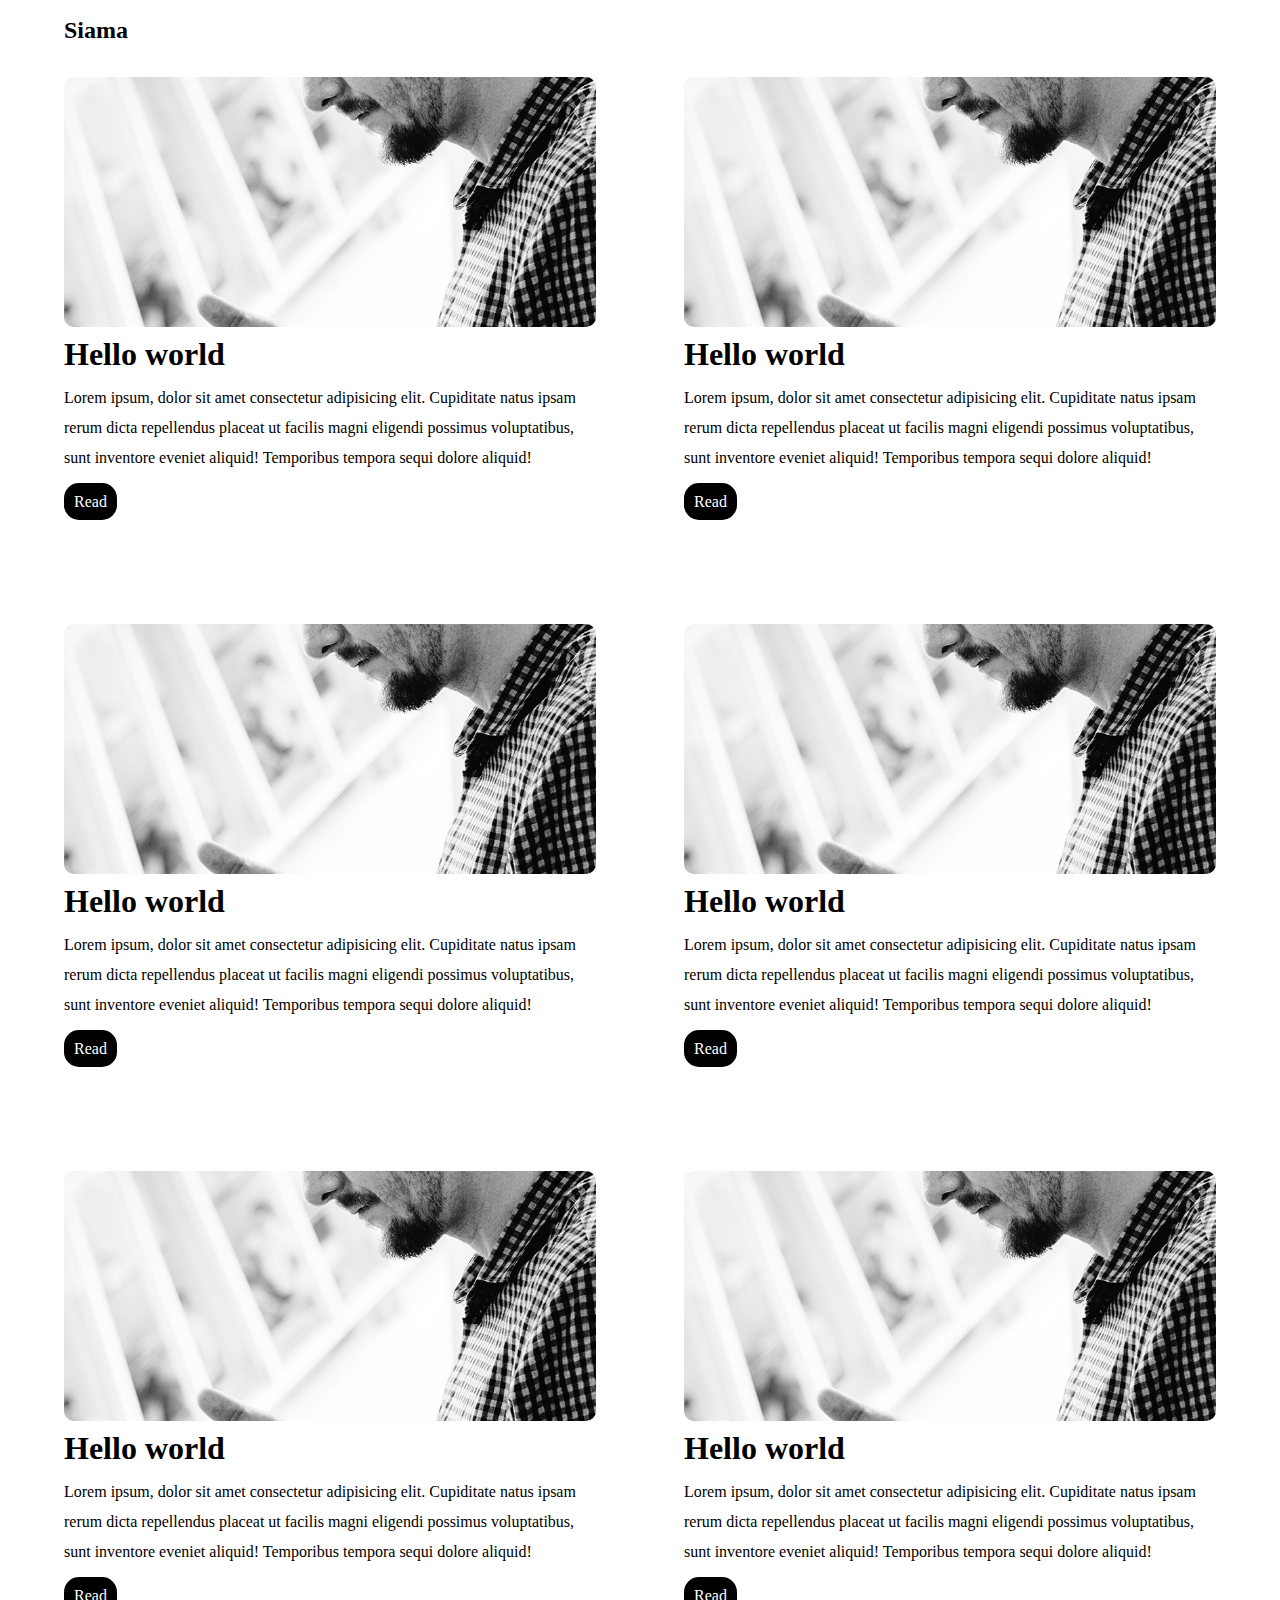
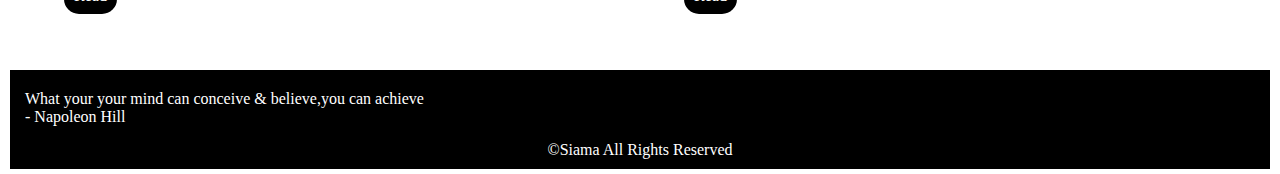
==== index.html @ 5eaadb77 "Rename index.html.html to index.html" ====
<!DOCTYPE html>
<html lang="en">

<head>
    <meta charset="UTF-8">
    <meta http-equiv="X-UA-Compatible" content="IE=edge">
    <meta name="viewport" content="width=device-width, initial-scale=1.0">
    <link rel="stylesheet" href="css/style.css.css">
    <title>Siama</title>
</head>

<body>
    <div class="head">
        <div class="logo">
            <h2 class="title">Siama</h2>
        </div>
    </div>
    <section class="blogs-section">
        <div class="blog-card">
            <img src="assets/images/client_01.jpg" class="blog-image" alt="">
            <h1 class="blog-title">Hello world</h1>
            <p class="blog-overview">Lorem ipsum, dolor sit amet consectetur adipisicing elit. Cupiditate natus ipsam
                rerum dicta repellendus placeat ut facilis magni eligendi possimus voluptatibus, sunt inventore eveniet
                aliquid! Temporibus tempora sequi dolore aliquid!</p>
            <a href="post-page.html" class="btn dark">Read</a>
        </div>
        <div class="blog-card">
            <img src="assets/images/client_01.jpg" class="blog-image" alt="">
            <h1 class="blog-title">Hello world</h1>
            <p class="blog-overview">Lorem ipsum, dolor sit amet consectetur adipisicing elit. Cupiditate natus ipsam
                rerum dicta repellendus placeat ut facilis magni eligendi possimus voluptatibus, sunt inventore eveniet
                aliquid! Temporibus tempora sequi dolore aliquid!</p>
            <a href="post-page.html" class="btn dark">Read</a>
        </div>
        <div class="blog-card">
            <img src="assets/images/client_01.jpg" class="blog-image" alt="">
            <h1 class="blog-title">Hello world</h1>
            <p class="blog-overview">Lorem ipsum, dolor sit amet consectetur adipisicing elit. Cupiditate natus ipsam
                rerum dicta repellendus placeat ut facilis magni eligendi possimus voluptatibus, sunt inventore eveniet
                aliquid! Temporibus tempora sequi dolore aliquid!</p>
            <a href="post-page.html" class="btn dark">Read</a>
        </div>
        <div class="blog-card">
            <img src="assets/images/client_01.jpg" class="blog-image" alt="">
            <h1 class="blog-title">Hello world</h1>
            <p class="blog-overview">Lorem ipsum, dolor sit amet consectetur adipisicing elit. Cupiditate natus ipsam
                rerum dicta repellendus placeat ut facilis magni eligendi possimus voluptatibus, sunt inventore eveniet
                aliquid! Temporibus tempora sequi dolore aliquid!</p>
            <a href="post-page.html" class="btn dark">Read</a>
        </div>
        <div class="blog-card">
            <img src="assets/images/client_01.jpg" class="blog-image" alt="">
            <h1 class="blog-title">Hello world</h1>
            <p class="blog-overview">Lorem ipsum, dolor sit amet consectetur adipisicing elit. Cupiditate natus ipsam
                rerum dicta repellendus placeat ut facilis magni eligendi possimus voluptatibus, sunt inventore eveniet
                aliquid! Temporibus tempora sequi dolore aliquid!</p>
            <a href="post-page.html" class="btn dark">Read</a>
        </div>
        <div class="blog-card">
            <img src="assets/images/client_01.jpg" class="blog-image" alt="">
            <h1 class="blog-title">Hello world</h1>
            <p class="blog-overview">Lorem ipsum, dolor sit amet consectetur adipisicing elit. Cupiditate natus ipsam
                rerum dicta repellendus placeat ut facilis magni eligendi possimus voluptatibus, sunt inventore eveniet
                aliquid! Temporibus tempora sequi dolore aliquid!</p>
            <a href="post-page.html" class="btn dark">Read</a>
        </div>
    </section>
    <div class="copyright">
        <p class="quote">What your your mind can conceive & believe,you can achieve<br>
            <span> - Napoleon Hill</span>
        </p>
        <p class="copy">&copy;Siama All Rights Reserved</p>
    </div>
</body>

</html>
---- css/style.css.css ----
* {
    margin: 0;
    padding: 0;
    box-sizing: border-box;
}

body {
    width: 100%;
    position: relative;
    font-family: 'Times New Roman', Times, serif;
}

.head {
    width: 100%;
    height: 60px;
    position: fixed;
    top: 0;
    left: 0;
    display: flex;
    justify-content: space-between;
    align-items: center;
    padding: 0 5vw;
    background: white;
    z-index: 9;
}

.blogs-section {
    width: 100%;
    padding: 50px 5vw;
    display: flex;
    flex-direction: column;
    margin-top: 15px;
}

.blog-image {
    width: 100%;
    height: 250px;
    object-fit: cover;
    border-radius: 10px;
    margin-top: 25px;
    margin-bottom: 5px;
}

.blog-overview {
    margin: 10px 0 20px;
    line-height: 30px;
}

a {
    text-decoration: none;
    color: white;
}

.btn {
    background: black;
    padding: 10px;
    border-radius: 15px;
}

.copyright,
.quote,
.copy {
    margin: 10px;
    margin-bottom: 5px;
    margin-top: 15px;
    background: black;
    color: white;
}

.copy {
    display: flex;
    justify-content: center;
    align-items: center;
}

.copyright {
    margin-top: 15px;
    padding: 5px;
}


/* For medium devices */
@media screen and (min-width: 568px) {
    .blogs-section {
        width: 100%;
        padding: 50px 5vw;
        display: grid;
        grid-template-columns: repeat(2, 1fr);
        gap: 88px;
        margin-top: 2px;
    }
}
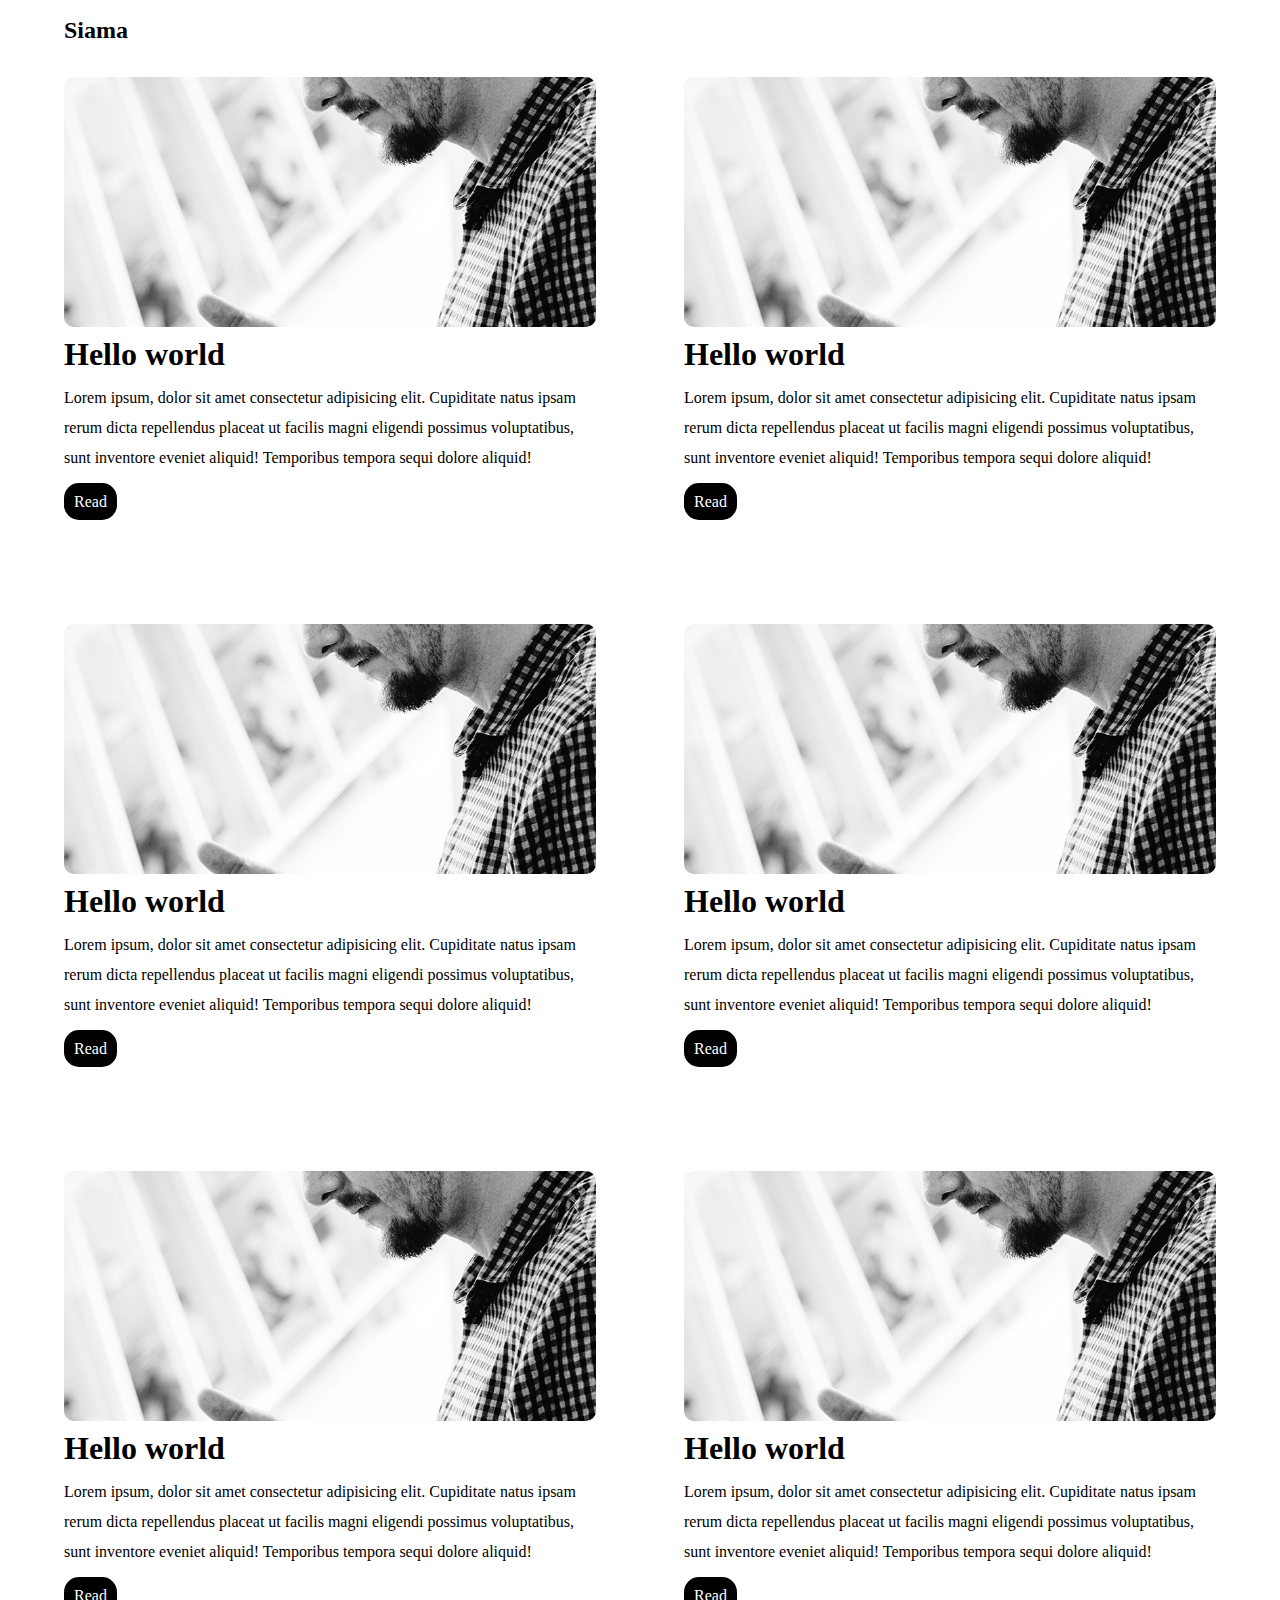
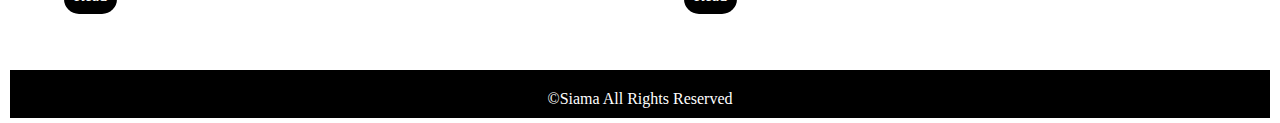
==== commit 7682bd12: "Update index.html" ====
--- a/index.html
+++ b/index.html
@@ -66,9 +66,7 @@
         </div>
     </section>
     <div class="copyright">
-        <p class="quote">What your your mind can conceive & believe,you can achieve<br>
-            <span> - Napoleon Hill</span>
-        </p>
+   
         <p class="copy">&copy;Siama All Rights Reserved</p>
     </div>
 </body>
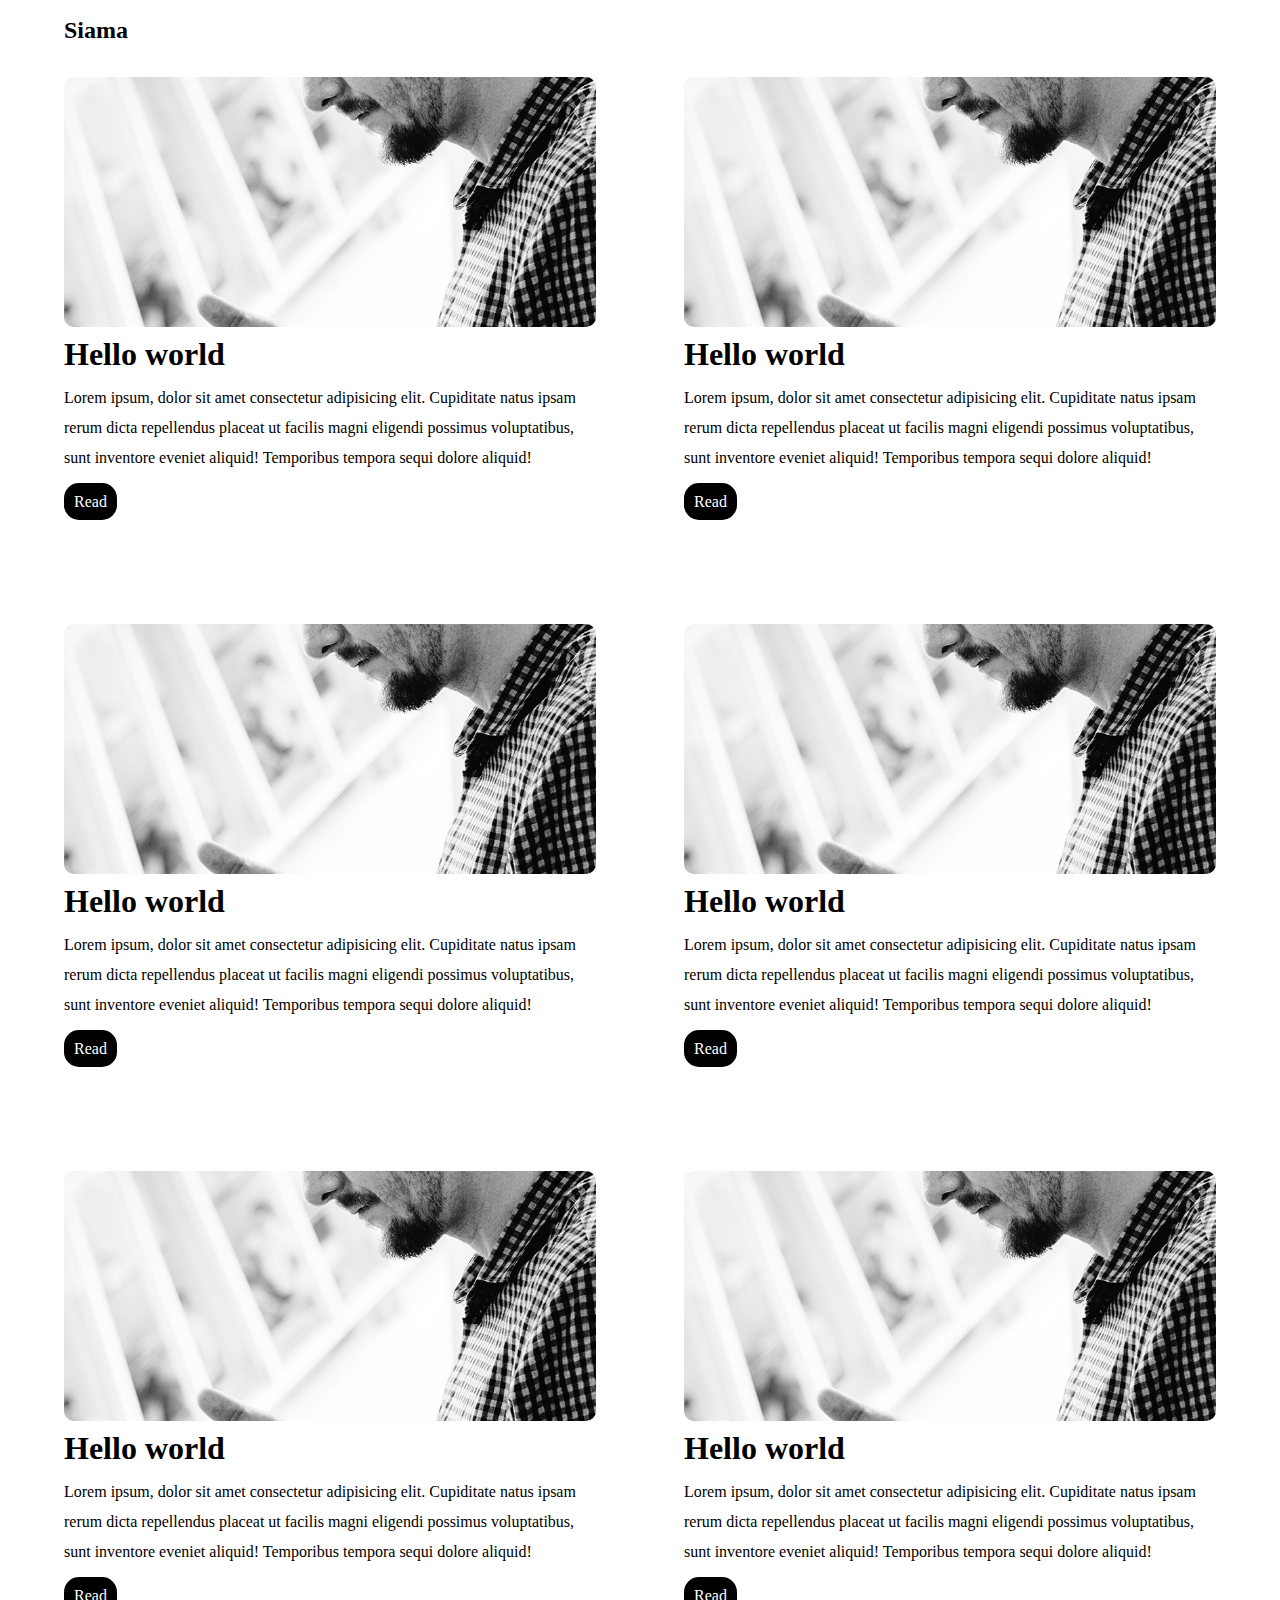
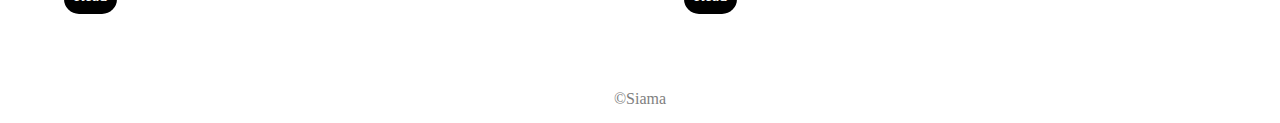
==== commit 1277db55: "Update index.html" ====
--- a/index.html
+++ b/index.html
@@ -67,7 +67,7 @@
     </section>
     <div class="copyright">
    
-        <p class="copy">&copy;Siama All Rights Reserved</p>
+        <p class="copy">&copy;Siama</p>
     </div>
 </body>
 
--- a/css/style.css.css
+++ b/css/style.css.css
@@ -63,8 +63,7 @@
     margin: 10px;
     margin-bottom: 5px;
     margin-top: 15px;
-    background: black;
-    color: white;
+    color: grey;
 }
 
 .copy {
